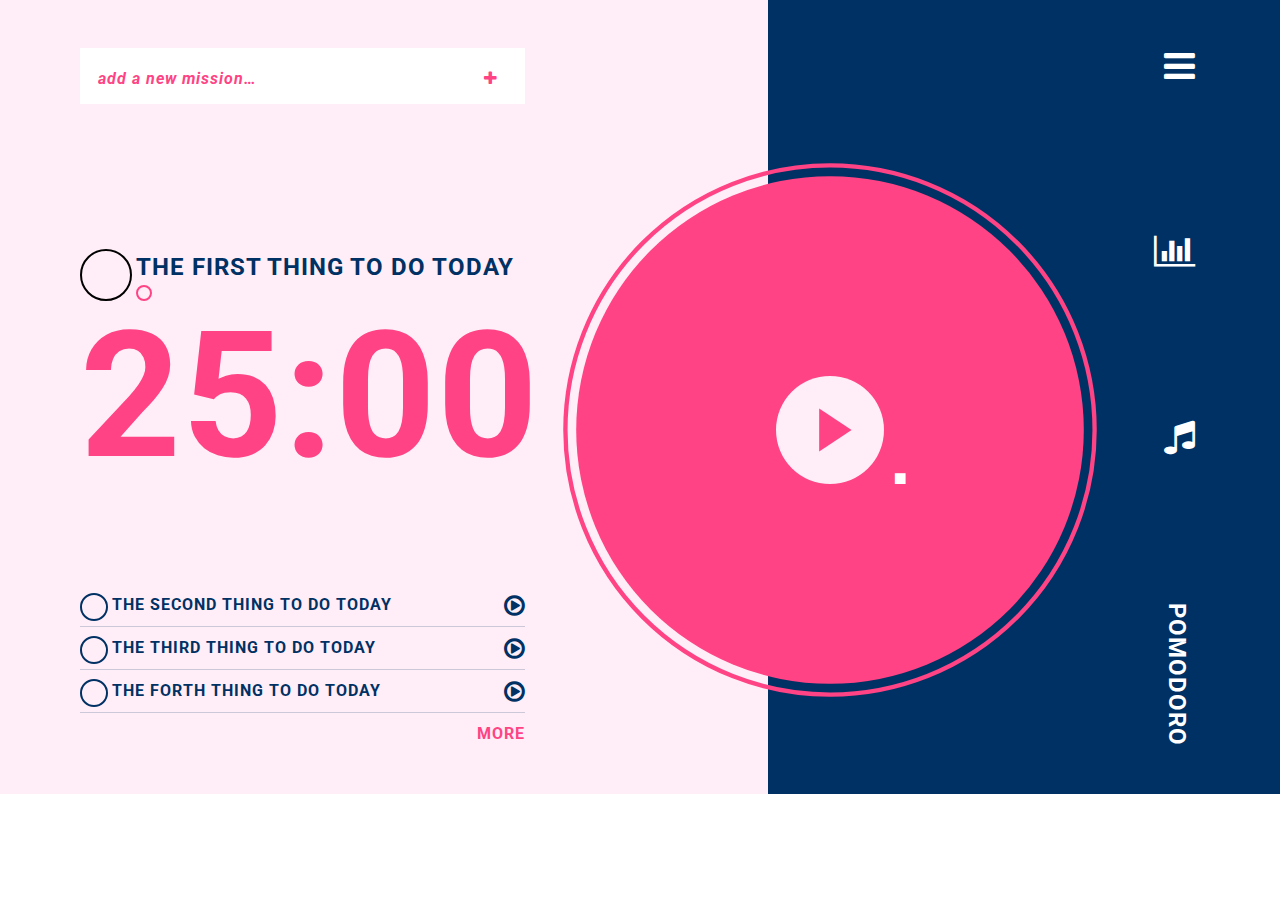
==== index.html @ 1fe1dbe9 "tomatoclock" ====
<!DOCTYPE html>
<html lang="en">

<head>
  <meta charset="UTF-8">
  <meta name="viewport" content="width=device-width, initial-scale=1.0">
  <meta http-equiv="X-UA-Compatible" content="ie=edge">
  <title>TomatoClock</title>
  <link rel="stylesheet" href="css/style.css">
  <link href="https://fonts.googleapis.com/css?family=Roboto:400,400i,500,500i,700,700i&display=swap" rel="stylesheet">
  <link rel="stylesheet" href="vendor/css/font-awesome.min.css">
</head>

<body>
  <div class="container">
    <div class="container__main">
      <div class="addMission">
        <input type="text" class="addMission__text" placeholder="add a new mission…">
        <i class="fa fa-plus" aria-hidden="true"></i>
      </div>

      <div class="workingWrap">
        <div class="circle--working"></div>
        <P class="workingItem">THE FIRST THING TO DO TODAY
          <span class="circle--frequency">
        </P>
      </div>
      <p class="countdown">25:00</p>
      <ul class="list">
        <li>
          <div class="circle--todo"></div>
          <span class="list__items">THE SECOND THING TO DO TODAY</span>
          <i class="fa fa-play-circle-o" aria-hidden="true"></i>
        </li>
        <li>
          <div class="circle--todo"></div>
          <span class="list__items">THE THIRD THING TO DO TODAY</span>
          <i class="fa fa-play-circle-o" aria-hidden="true"></i>
        </li>
        <li>
          <div class="circle--todo"></div>
          <span class="list__items">THE FORTH THING TO DO TODAY</span>
          <i class="fa fa-play-circle-o" aria-hidden="true"></i>
        </li>
        <p class="list__add">MORE</p>
      </ul>
      <svg class="chartCircle" viewbox="-50 -50 100 100">
        <circle class="around" cx="0" cy="0" r="49"></circle>
        <circle class="center" cx="0" cy="0" r="47"></circle>
        <circle class="heart" cx="0" cy="0" r="10"></circle>
        <polyline points="-2,-4 -2,4 4,0"></polyline>
        <rect x="12" y="8" width="2" height="2"></rect>
      </svg>
    </div>
    <div class="container__menu">
      <i class="fa fa-bars" aria-hidden="true"></i>
      <i class="fa fa-bar-chart" aria-hidden="true"></i>
      <i class="fa fa-music" aria-hidden="true"></i>
      <p class="container__menu--text">POMODORO</p>
    </div>
  </div>
</body>

</html>
---- css/style.css ----
@charset "UTF-8";
/*-------------------------
        R E S E T
-------------------------*/
html, body, div, span, object, iframe,
h1, h2, h3, h4, h5, h6, p, blockquote, pre,
abbr, address, cite, code,
del, dfn, em, img, ins, kbd, q, samp,
small, strong, sub, sup, var,
b, i,
dl, dt, dd, ol, ul, li,
fieldset, form, label, legend,
table, caption, tbody, tfoot, thead, tr, th, td,
article, aside, canvas, details, figcaption, figure,
footer, header, hgroup, menu, nav, section, summary,
time, mark, audio, video {
  margin: 0;
  padding: 0;
  border: 0;
  outline: 0;
  font-size: 100%;
  vertical-align: baseline;
  background: transparent; }

body {
  line-height: 1; }

article, aside, details, figcaption, figure,
footer, header, hgroup, menu, nav, section {
  display: block; }

ul, ol {
  list-style: none; }

a {
  margin: 0;
  padding: 0;
  font-size: 100%;
  vertical-align: baseline;
  background: transparent;
  text-decoration: none; }

blockquote, q {
  quotes: none; }
  blockquote:before, blockquote:after, q:before, q:after {
    content: '';
    content: none; }

ins {
  text-decoration: none; }

table {
  border-collapse: collapse;
  border-spacing: 0; }

hr {
  display: block;
  height: 1px;
  border: 0;
  border-top: 1px solid #cccccc;
  margin: 1em 0;
  padding: 0; }

input, select {
  vertical-align: middle; }

* {
  outline: none; }

/*-------------------------
        R E S E T END
-------------------------*/
/*-------------------------
            var
-------------------------*/
/*-------------------------
          mixin
-------------------------*/
/*-------------------------
          extend
-------------------------*/
/*-------------------------
      function mixin
-------------------------*/
html, body {
  font-family: "微軟正黑體", "Microsoft JhengHei", Arial;
  font-size: 100%;
  line-height: 1.5;
  position: relative;
  -webkit-box-sizing: border-box;
          box-sizing: border-box; }

img {
  max-width: 100%;
  max-height: 100%;
  height: auto; }

.text-hide {
  text-indent: -9999px; }

.infinite {
  -webkit-animation-iteration-count: infinite;
          animation-iteration-count: infinite; }

.mobile {
  display: none; }
  @media (min-width: 768px) and (max-width: 980px) {
    .mobile {
      display: block; } }
  @media (max-width: 767px) {
    .mobile {
      display: block; } }

.desk {
  display: block; }
  @media (min-width: 768px) and (max-width: 980px) {
    .desk {
      display: none; } }
  @media (max-width: 767px) {
    .desk {
      display: none; } }

.block {
  display: block; }

.wrap {
  width: 1300px;
  margin: 0 auto;
  position: relative; }
  @media (min-width: 981px) and (max-width: 1300px) {
    .wrap {
      width: 92%; } }
  @media (min-width: 768px) and (max-width: 980px) {
    .wrap {
      width: 92%; } }
  @media (max-width: 767px) {
    .wrap {
      width: 90%; } }

.t-center {
  width: 100%;
  text-align: center; }

* {
  font-family: 'Roboto', sans-serif; }

body, html {
  max-width: 1280px;
  -webkit-box-sizing: border-box;
          box-sizing: border-box;
  margin: 0 auto; }

.container {
  display: -webkit-box;
  display: -ms-flexbox;
  display: flex; }

.container__main {
  background-color: #FFEDF7;
  width: 60%;
  -webkit-box-sizing: border-box;
          box-sizing: border-box;
  padding: 48px 80px; }
  .container__main .workingWrap .circle--working {
    border: 2px solid #000;
    width: 48px;
    height: 48px;
    border-radius: 100%;
    display: inline-block; }
  .container__main .workingWrap .workingItem {
    display: inline-block;
    font-size: 24px;
    font-weight: bold;
    letter-spacing: 1px;
    color: #003164;
    vertical-align: top; }
  .container__main .workingWrap .circle--frequency {
    border: 2px solid #FF4384;
    width: 12px;
    height: 12px;
    border-radius: 100%;
    display: block; }
  .container__main .countdown {
    font-size: 176px;
    font-weight: bold;
    letter-spacing: 1px;
    color: #FF4384;
    line-height: 1;
    margin-bottom: 100px; }
  .container__main .chartCircle {
    width: 540px;
    height: 540px;
    position: absolute;
    top: 160px;
    left: 560px;
    z-index: 5; }
    .container__main .chartCircle .around {
      fill: none;
      stroke: #FF4384;
      stroke-width: 0.8; }
    .container__main .chartCircle .center {
      fill: #FF4384; }
    .container__main .chartCircle .heart {
      fill: #FFEDF7; }
    .container__main .chartCircle polyline {
      fill: #FF4384; }
    .container__main .chartCircle rect {
      fill: #fff; }

.addMission {
  width: 445px;
  height: 56px;
  background: #fff;
  padding: 19px 16px;
  -webkit-box-sizing: border-box;
          box-sizing: border-box;
  margin-bottom: 145px; }
  .addMission__text {
    border: none;
    width: 380px;
    color: #FF4384; }
    .addMission__text::-webkit-input-placeholder {
      color: #FF4384;
      font-size: 16px;
      font-weight: bold;
      letter-spacing: 1px;
      font-style: italic; }
    .addMission__text:-ms-input-placeholder {
      color: #FF4384;
      font-size: 16px;
      font-weight: bold;
      letter-spacing: 1px;
      font-style: italic; }
    .addMission__text::-ms-input-placeholder {
      color: #FF4384;
      font-size: 16px;
      font-weight: bold;
      letter-spacing: 1px;
      font-style: italic; }
    .addMission__text::placeholder {
      color: #FF4384;
      font-size: 16px;
      font-weight: bold;
      letter-spacing: 1px;
      font-style: italic; }
  .addMission .fa-plus {
    cursor: pointer;
    color: #FF4384; }

.list {
  width: 445px; }
  .list li {
    border-bottom: 1px solid rgba(0, 49, 100, 0.2);
    padding: 9px 0; }
  .list .circle--todo {
    border: 2px solid #003164;
    width: 24px;
    height: 24px;
    border-radius: 100%;
    float: left;
    margin-right: 4px; }
  .list__items {
    font-size: 16px;
    font-weight: bold;
    letter-spacing: 1px;
    color: #003164; }
  .list .fa-play-circle-o {
    float: right;
    font-size: 24px;
    color: #003164;
    cursor: pointer; }
  .list__add {
    float: right;
    color: #FF4384;
    font-size: 16px;
    font-weight: bold;
    letter-spacing: 1px;
    margin-top: 9px;
    cursor: pointer; }

.container__menu {
  background-color: #003164;
  width: 40%;
  padding: 48px 85px;
  -webkit-box-sizing: border-box;
          box-sizing: border-box;
  display: -webkit-box;
  display: -ms-flexbox;
  display: flex;
  -webkit-box-orient: vertical;
  -webkit-box-direction: normal;
      -ms-flex-direction: column;
          flex-direction: column;
  -webkit-box-align: end;
      -ms-flex-align: end;
          align-items: flex-end;
  -webkit-box-pack: justify;
      -ms-flex-pack: justify;
          justify-content: space-between; }
  .container__menu i {
    font-size: 36px;
    color: #FFFFFF;
    cursor: pointer;
    -webkit-transition-duration: 0.3s;
         -o-transition-duration: 0.3s;
            transition-duration: 0.3s; }
    .container__menu i:hover {
      font-size: 45px; }
  .container__menu--text {
    -webkit-writing-mode: vertical-lr;
        -ms-writing-mode: tb-lr;
            writing-mode: vertical-lr;
    font-size: 24px;
    font-weight: bold;
    letter-spacing: 1px;
    color: #FFFFFF; }

.flex {
  display: -webkit-box;
  display: -ms-flexbox;
  display: flex;
  width: 1280px;
  height: 800px;
  -webkit-box-orient: horizontal;
  -webkit-box-direction: normal;
      -ms-flex-direction: row;
          flex-direction: row;
  background-color: #003164;
  padding: 48px 85px 0;
  -webkit-box-sizing: border-box;
          box-sizing: border-box; }
  .flex__left {
    display: -webkit-box;
    display: -ms-flexbox;
    display: flex;
    position: relative;
    -webkit-box-flex: 2;
        -ms-flex: 2;
            flex: 2;
    font-size: 36px;
    font-weight: bold;
    overflow: hidden;
    color: rgba(255, 255, 255, 0.2); }
    .flex__left .nav {
      display: inline-block; }
      .flex__left .nav li {
        margin-bottom: 42px;
        -webkit-transition-duration: 0.5s;
             -o-transition-duration: 0.5s;
                transition-duration: 0.5s;
        cursor: pointer; }
        .flex__left .nav li:hover {
          color: #fff; }
        .flex__left .nav li i {
          margin-right: 8px; }
      .flex__left .nav .clock {
        position: absolute;
        width: 350px;
        height: 350px;
        bottom: -175px;
        border-radius: 100%;
        background-color: #FFEDF7; }
        .flex__left .nav .clock .chartCircle--small {
          width: 100px;
          height: 100px;
          position: relative;
          fill: #FF4384;
          top: 50%;
          left: 50%;
          -webkit-transform: translate(-50%, -50%);
              -ms-transform: translate(-50%, -50%);
                  transform: translate(-50%, -50%); }
          .flex__left .nav .clock .chartCircle--small polyline {
            fill: #fff; }
        .flex__left .nav .clock p {
          text-align: center; }
        .flex__left .nav .clock .clock__ticking {
          -webkit-transform: translateY(-75%);
              -ms-transform: translateY(-75%);
                  transform: translateY(-75%);
          color: #FF4384;
          font-size: 64px;
          line-height: 1; }
        .flex__left .nav .clock .clock__intro {
          font-size: 16px;
          color: #000;
          -webkit-transform: translateY(-175%);
              -ms-transform: translateY(-175%);
                  transform: translateY(-175%); }
  .flex__middle {
    display: -webkit-box;
    display: -ms-flexbox;
    display: flex;
    -webkit-box-orient: vertical;
    -webkit-box-direction: normal;
        -ms-flex-direction: column;
            flex-direction: column;
    -webkit-box-flex: 2;
        -ms-flex: 2;
            flex: 2; }
    .flex__middle .addMission {
      margin-bottom: 48px; }
    .flex__middle .list li {
      border-bottom: 1px solid rgba(255, 255, 255, 0.2); }
    .flex__middle .list .circle--todo {
      border: 1px solid #fff; }
    .flex__middle .list__items, .flex__middle .list .fa-play-circle-o {
      color: #fff; }
  .flex__right {
    display: -webkit-box;
    display: -ms-flexbox;
    display: flex;
    -webkit-box-flex: 1;
        -ms-flex: 1;
            flex: 1; }
    .flex__right .flex__right__container {
      display: -webkit-box;
      display: -ms-flexbox;
      display: flex;
      -webkit-box-orient: vertical;
      -webkit-box-direction: normal;
          -ms-flex-direction: column;
              flex-direction: column;
      -webkit-box-align: end;
          -ms-flex-align: end;
              align-items: flex-end;
      width: 256px; }
      .flex__right .flex__right__container li {
        display: -webkit-box;
        display: -ms-flexbox;
        display: flex;
        color: #fff;
        font-size: 48px; }
      .flex__right .flex__right__container i {
        margin-bottom: 491px; }
      .flex__right .flex__right__container p {
        -webkit-writing-mode: vertical-lr;
            -ms-writing-mode: tb-lr;
                writing-mode: vertical-lr;
        font-size: 24px;
        font-weight: bold;
        color: #fff;
        letter-spacing: 2px; }

.title {
  padding: 8px 16px;
  -webkit-box-sizing: border-box;
          box-sizing: border-box;
  background-color: rgba(255, 255, 255, 0.2); }
  .title__text {
    width: calc(100% - 24px);
    display: inline-block;
    text-align: left;
    font-size: 24px;
    font-weight: bold;
    color: #fff; }
  .title span {
    font-size: 16px;
    padding-left: 100px; }

.focustime ul {
  font-size: 0;
  margin-bottom: 46px; }
  .focustime ul li {
    font-size: 16px;
    font-weight: bold;
    display: inline-block;
    width: 50%;
    -webkit-box-sizing: border-box;
            box-sizing: border-box;
    padding-top: 16px; }
    .focustime ul li .date {
      color: #fff; }
    .focustime ul li .number {
      font-size: 64px;
      color: #FF4384; }
      .focustime ul li .number span {
        font-size: 16px;
        color: rgba(255, 255, 255, 0.2); }

.barGraph {
  width: 460px;
  height: 280px;
  stroke: #fff; }
  .barGraph rect {
    stroke: none;
    fill: #fff; }
  .barGraph text {
    font-weight: 100; }
  .barGraph rect:hover {
    fill: #FF4384; }
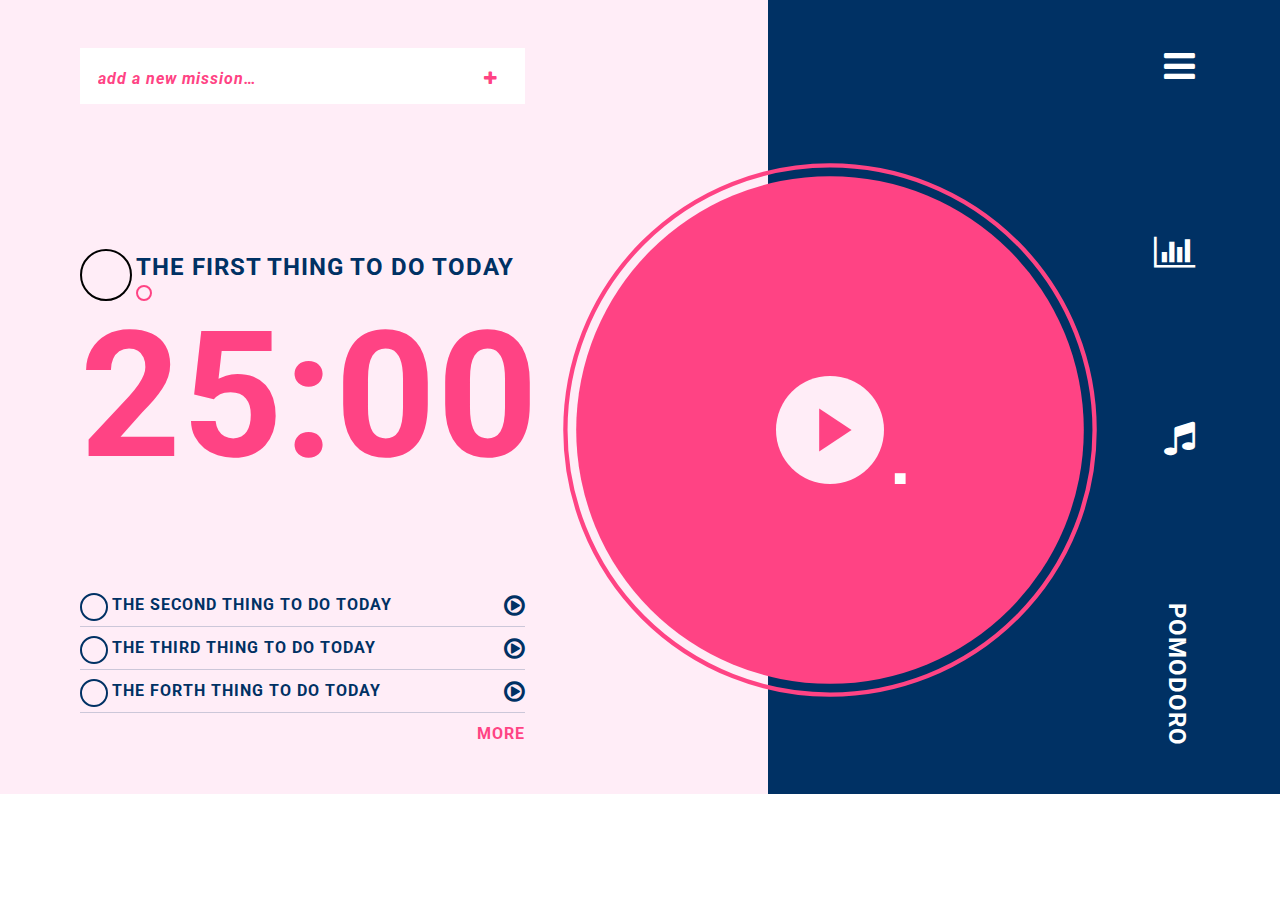
==== commit 77730409: "adjust-link" ====
--- a/index.html
+++ b/index.html
@@ -53,8 +53,12 @@
       </svg>
     </div>
     <div class="container__menu">
-      <i class="fa fa-bars" aria-hidden="true"></i>
-      <i class="fa fa-bar-chart" aria-hidden="true"></i>
+      <a href="todolist.html">
+        <i class="fa fa-bars" aria-hidden="true"></i>
+      </a>
+      <a href="analytics.html">
+        <i class="fa fa-bar-chart" aria-hidden="true"></i>
+      </a>
       <i class="fa fa-music" aria-hidden="true"></i>
       <p class="container__menu--text">POMODORO</p>
     </div>
